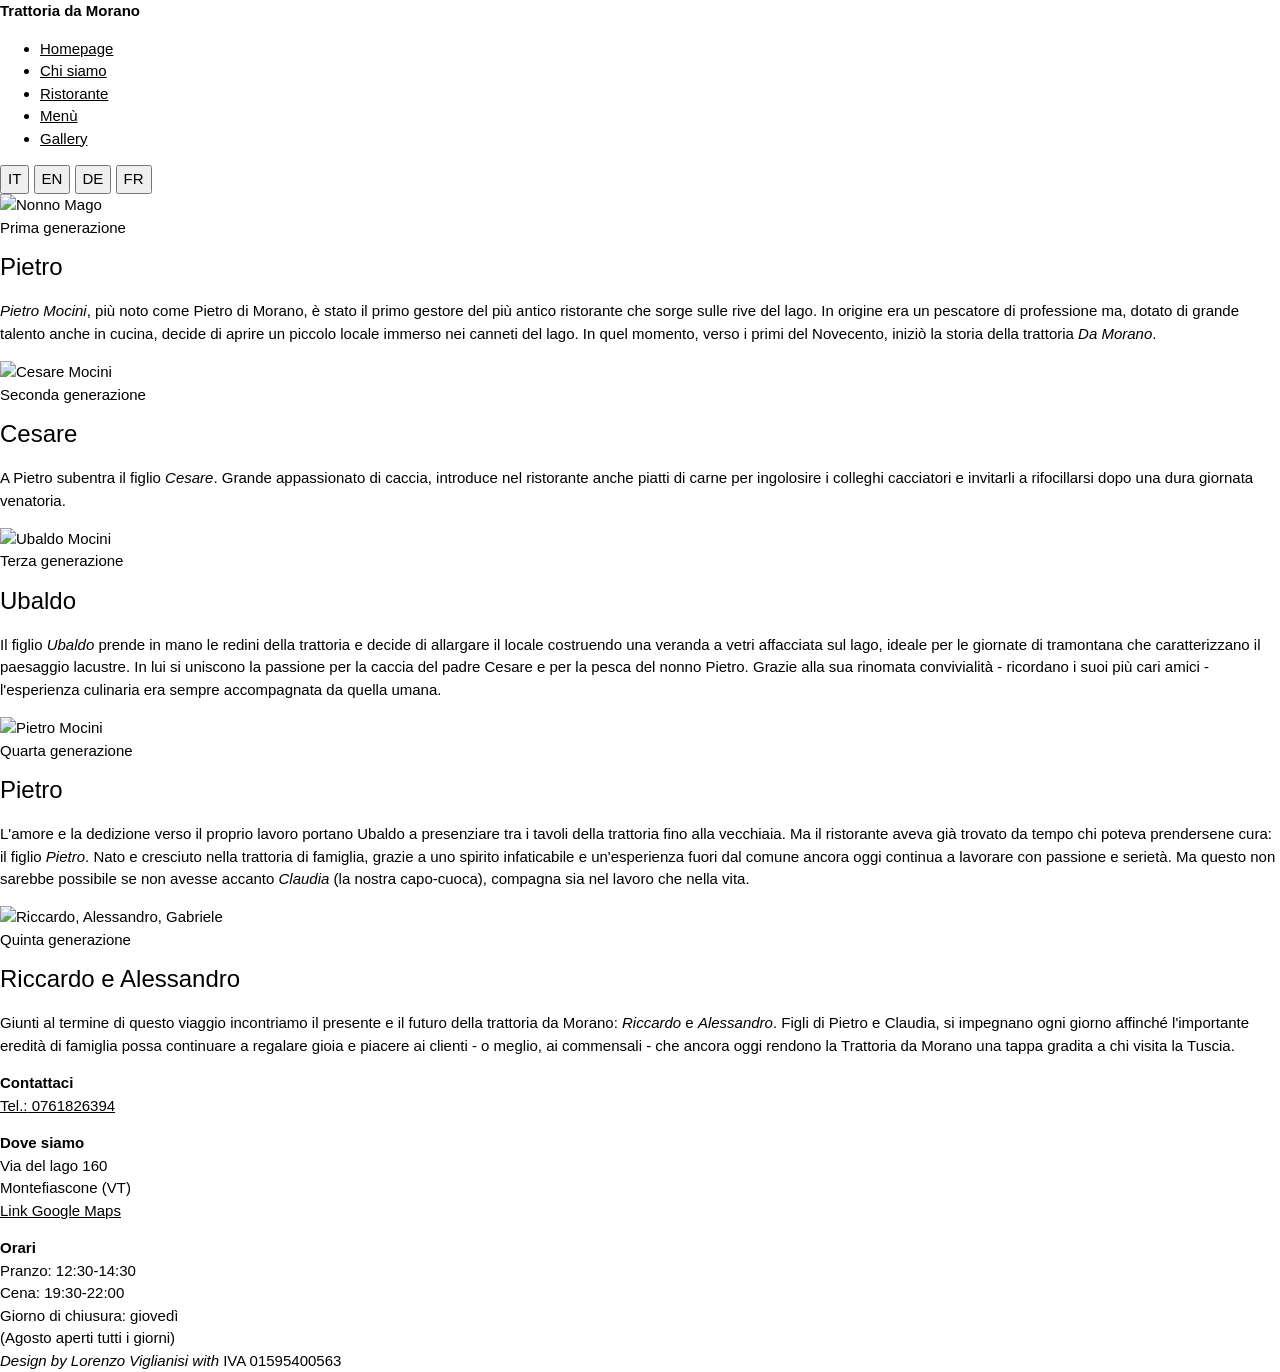
==== chi_siamo.html @ 7112949e "Add files via upload" ====
<!doctype html>
<html lang="it">
  <head>
    <title>Trattoria da Morano</title>
    <meta charset="utf-8">
    <meta name="viewport" content="width=device-width, initial-scale=1.0">
    <link rel="stylesheet" href="https://www.w3schools.com/w3css/4/w3.css">
    <link rel="stylesheet" href="cssmor/stylemor.css">
    <!-- start fontawsome link -->
    <script src="https://kit.fontawesome.com/5f1121dcce.js" crossorigin="anonymous"></script>
    <!-- end fontawsome link -->
    <!-- start cinzel link font -->
    <link rel="preconnect" href="https://fonts.googleapis.com">
    <link rel="preconnect" href="https://fonts.gstatic.com" crossorigin>
    <link href="https://fonts.googleapis.com/css2?family=Cinzel:wght@500&display=swap" rel="stylesheet">
    <!-- end cinzel link font -->
    <!-- start cinzel decorative link font -->
    <link rel="preconnect" href="https://fonts.googleapis.com">
    <link rel="preconnect" href="https://fonts.gstatic.com" crossorigin>
    <link href="https://fonts.googleapis.com/css2?family=Cinzel+Decorative:wght@700&display=swap" rel="stylesheet">
    <!-- end cinzel decorative link font-->
    <script src="scriptmor.js" defer></script>
    <script src="jsmor/translations.js"></script>
    <script src="jsmor/i18n.js" defer></script>
    <!-- start Montserrat link font -->
    <link rel="preconnect" href="https://fonts.googleapis.com">
    <link rel="preconnect" href="https://fonts.gstatic.com" crossorigin>
    <link href="https://fonts.googleapis.com/css2?family=Montserrat&display=swap" rel="stylesheet">
    <!-- end Monteserrat link font -->
    
      </head> 
        <body>
            <header>
              <nav class="navbar">

                <div class="brand-title"><b>Trattoria da Morano</b></div>

                <div class="toggle-button">
                <span class="bar"></span>
                <span class="bar"></span>
                <span class="bar"></span>
                </div>

                <div class="navbar-links">
                  <ul>
                    <li class="menu_item"> <a href="index.html" data-i18n="nav.home">Homepage</a></li>
                    <li class="menu_item"> <a href="chi_siamo.html" id="orienter" class="active" data-i18n="nav.about">Chi siamo</a></li>
                    <li class="menu_item"> <a href="ristorante.html" data-i18n="nav.restaurant">Ristorante</a></li>
                    <li class="menu_item"> <a href="menu.html" data-i18n="nav.menu">Menù</a></li>
                    <li class="menu_item"> <a href="gallery.html" data-i18n="nav.gallery">Gallery</a></li>
                  </ul>
                </div>
                <div class="lang-switch">
                  <button type="button" data-lang="it" aria-label="Italiano">IT</button>
                  <button type="button" data-lang="en" aria-label="English">EN</button>
                  <button type="button" data-lang="de" aria-label="Deutsch">DE</button>
                  <button type="button" data-lang="fr" aria-label="Français">FR</button>
                </div>
              </nav>
              <section></section>
            </header>
  <section>
<div class="container py-5">
    <div class="row">
        <div class="col-md-12">
            <div class="main-timeline">
                <div class="timeline">
                    <div class="timeline-content">
                        <div class="circle"><span class="homebox">
                          <img src="photosmorano/Nonno Mago1.jpg" alt="Nonno Mago" class="img">
                         </span></div>
                        <div class="content">
                            <span class="year" data-i18n="about.gen1.year">Prima generazione</span>
                            <h3 class="title h4">Pietro</h3>
                            <p class="description" data-i18n-html="about.gen1.text">
                                <i>Pietro Mocini</i>, più noto come Pietro di Morano, è stato il primo gestore del più antico ristorante che sorge sulle rive del lago. In origine era un pescatore di professione ma, dotato di grande talento anche in cucina, decide di aprire un piccolo locale immerso nei canneti del lago. In quel momento, verso i primi del Novecento, iniziò la storia della trattoria <i>Da Morano</i>.
                            </p>
                            <div class="icon"><span></span></div>
                        </div>
                    </div>
                </div>
                <div class="timeline">
                    <div class="timeline-content">
                        <div class="circle"><span class="homebox"><img src="photosmorano/cesare1.jpg" alt="Cesare Mocini" class="img"></span></div>
                        <div class="content">
                            <span class="year" data-i18n="about.gen2.year">Seconda generazione</span>
                            <h3 class="title h4">Cesare</h3>
                            <p class="description" data-i18n-html="about.gen2.text">
                               A Pietro subentra il figlio <i>Cesare</i>. Grande appassionato di caccia, introduce nel ristorante anche piatti di carne per ingolosire i colleghi cacciatori e invitarli a rifocillarsi dopo una dura giornata venatoria.</p>
                            <div class="icon"><span></span></div>
                        </div>
                    </div>
                </div>
                <div class="timeline">
                    <div class="timeline-content">
                        <div class="circle"><span class="homebox"><img src="photosmorano/ubaldo2.jpg" alt="Ubaldo Mocini" class="img"></span></div>
                        <div class="content">
                            <span class="year" data-i18n="about.gen3.year">Terza generazione</span>
                            <h3 class="title h4">Ubaldo</h3>
                            <p class="description" data-i18n-html="about.gen3.text">
                                Il figlio <i>Ubaldo</i> prende in mano le redini della trattoria e decide di allargare il locale costruendo una veranda a vetri affacciata sul lago, ideale per le giornate di tramontana che caratterizzano il paesaggio lacustre. In lui si uniscono la passione per la caccia del padre Cesare e per la pesca del nonno Pietro. Grazie alla sua rinomata convivialità - ricordano i suoi più cari amici - l'esperienza culinaria era sempre accompagnata da quella umana.
                            </p>
                            <div class="icon"><span></span></div>
                        </div>
                    </div>
                </div>
                <div class="timeline">
                    <div class="timeline-content">
                        <div class="circle"><span class="homebox"><img src="photosmorano/Pietrocca1.jpg" alt="Pietro Mocini" class="img"></span></div>
                        <div class="content">
                            <span class="year" data-i18n="about.gen4.year">Quarta generazione</span>
                            <h3 class="title h4">Pietro</h3>
                            <p class="description" data-i18n-html="about.gen4.text">
                                L'amore e la dedizione verso il proprio lavoro portano Ubaldo a presenziare tra i tavoli della trattoria fino alla vecchiaia. Ma il ristorante aveva già trovato da tempo chi poteva prendersene cura: il figlio <i>Pietro</i>. Nato e cresciuto nella trattoria di famiglia, grazie a uno spirito infaticabile e un'esperienza fuori dal comune ancora oggi continua a lavorare con passione e serietà. Ma questo non sarebbe possibile se non avesse accanto <i>Claudia</i> (la nostra capo-cuoca), compagna sia nel lavoro che nella vita.
                            </p>
                            <div class="icon"><span></span></div>
                        </div>
                    </div>
                </div>
                 <div class="timeline">
                    <div class="timeline-content">
                        <div class="circle"><span class="homebox"><img src="photosmorano/0031 Moranorid.jpg" alt="Riccardo, Alessandro, Gabriele" class="img"></span></div>
                        <div class="content">
                            <span class="year" data-i18n="about.gen5.year">Quinta generazione</span>
                            <h3 class="title 4">Riccardo e Alessandro</h3>
                            <p class="description" data-i18n-html="about.gen5.text">
                               Giunti al termine di questo viaggio incontriamo il presente e il futuro della trattoria da Morano: <i>Riccardo</i> e <i>Alessandro</i>. Figli di Pietro e Claudia, si impegnano ogni giorno affinché l'importante eredità di famiglia possa continuare a regalare gioia e piacere ai clienti - o meglio, ai commensali - che ancora oggi rendono la Trattoria da Morano una tappa gradita a chi visita la Tuscia.
                            </p>
                            <div class="icon"><span></span></div>
                        </div>
                    </div>
                </div>
            </div>
        </div>
    </div>
</div>
</section>
                <footer>
                        <div class="rowfoot">
                            <div class="colfoot-4" style="padding-bottom: 15px">
                                <div class="footitle"><b data-i18n="footer.contact">Contattaci</b> <a href="tel:+0761826394"><i class="icon fa-solid fa-phone fa-shake" style="--fa-animation-duration: 2s;"></i></a></div>
                                <a href="tel:+0761826394"><span data-i18n="footer.phoneLabel">Tel.:</span> 0761826394</a><br>
                             </div>
                            <div class="colfoot-4" style="padding-bottom: 15px">
                                <div class="footitle"><b data-i18n="footer.location">Dove siamo</b><i class=" icon fa-solid fa-location-dot"></i></div>
                                Via del lago 160 <br>Montefiascone (VT)<br>
                                <a href="https://goo.gl/maps/LNAeE7PMAn3Y1VBK8" id="link_google_map" data-i18n="footer.maplink">Link Google Maps</a>
                            </div>
                            <div class="colfoot-4">
                                <div class="footitle"><b data-i18n="footer.hours">Orari</b><i class="icon fa-solid fa-clock"></i></div>
                                <span data-i18n="footer.lunch">Pranzo: 12:30-14:30</span><br>
                                <span data-i18n="footer.dinner">Cena: 19:30-22:00</span><br>
                                <span data-i18n="footer.closedDay">Giorno di chiusura: giovedì</span><br>
                                <span data-i18n="footer.augustNote">(Agosto aperti tutti i giorni)</span>
                            </div>
                        </div>
                            <div class="sign_iva">
                                <i>Design by Lorenzo Viglianisi with <i class="fa-solid fa-heart"></i></i> IVA 01595400563
                            </div>
                    </footer>
       </body>
    </html>
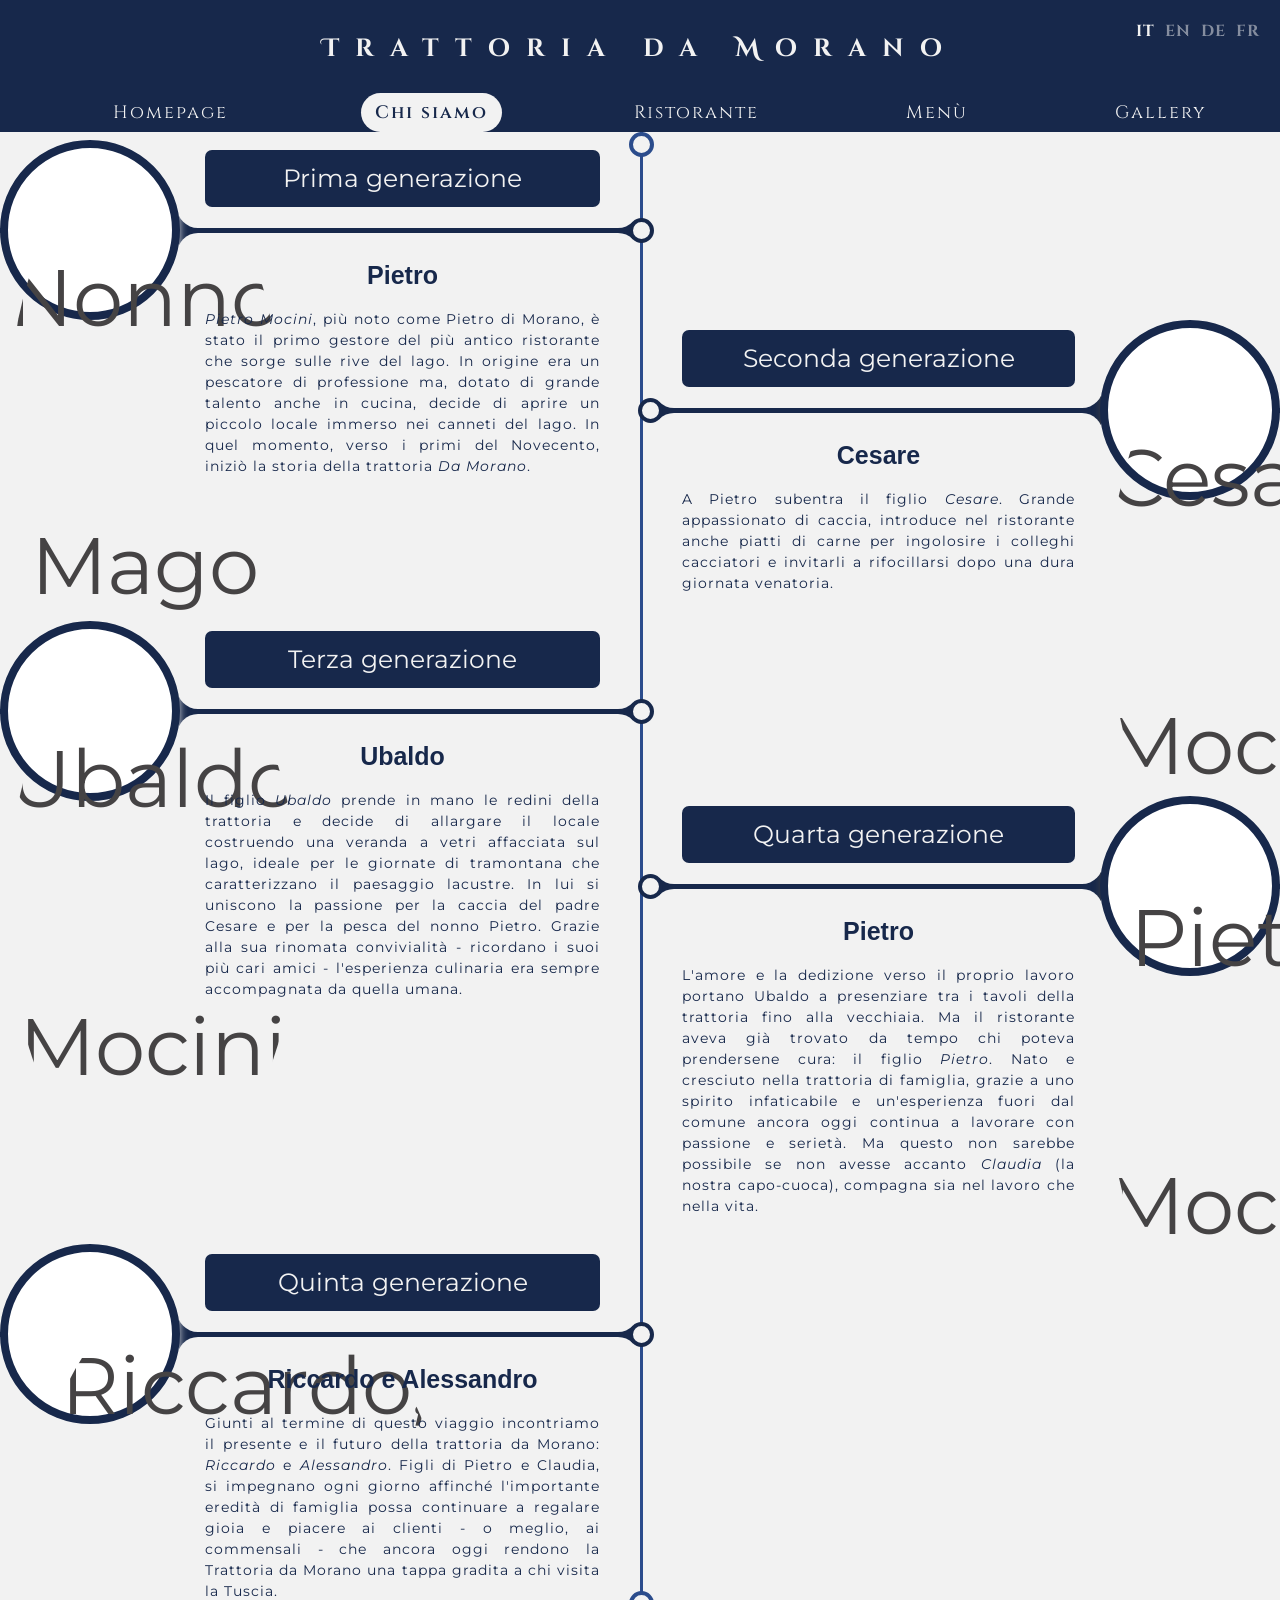
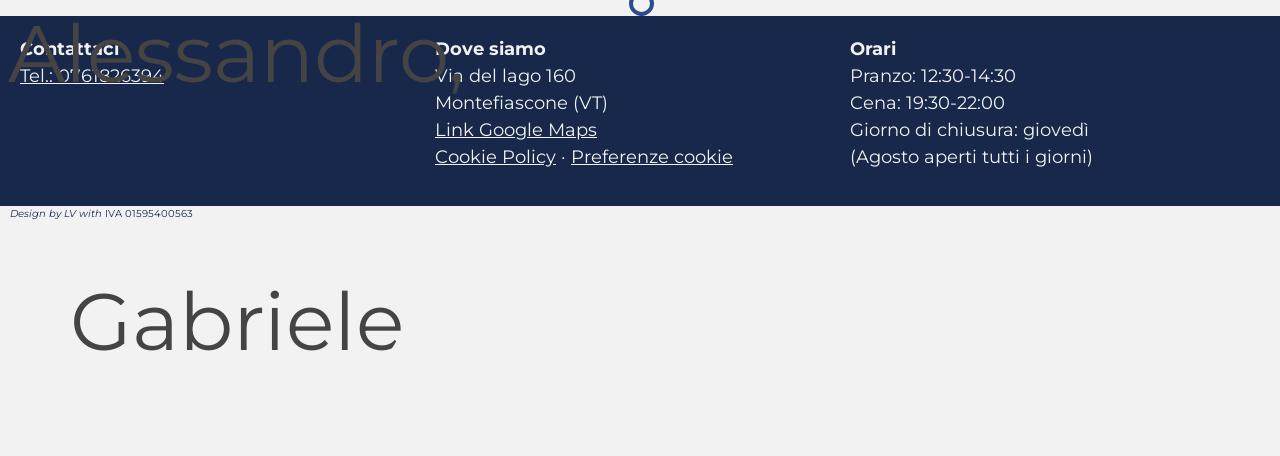
==== commit 260511f7: "Aggiunto google Analytics, modificato mio nome" ====
--- a/chi_siamo.html
+++ b/chi_siamo.html
@@ -12,20 +12,15 @@
     <!-- start cinzel link font -->
     <link rel="preconnect" href="https://fonts.googleapis.com">
     <link rel="preconnect" href="https://fonts.gstatic.com" crossorigin>
-    <link href="https://fonts.googleapis.com/css2?family=Cinzel:wght@500&display=swap" rel="stylesheet">
+    <link href="https://fonts.googleapis.com/css2?family=Cinzel:wght@500&family=Cinzel+Decorative:wght@700&family=Montserrat&display=swap" rel="stylesheet">
     <!-- end cinzel link font -->
     <!-- start cinzel decorative link font -->
-    <link rel="preconnect" href="https://fonts.googleapis.com">
-    <link rel="preconnect" href="https://fonts.gstatic.com" crossorigin>
-    <link href="https://fonts.googleapis.com/css2?family=Cinzel+Decorative:wght@700&display=swap" rel="stylesheet">
     <!-- end cinzel decorative link font-->
     <script src="scriptmor.js" defer></script>
     <script src="jsmor/translations.js"></script>
     <script src="jsmor/i18n.js" defer></script>
+    <script src="jsmor/cookie-consent.js" defer></script>
     <!-- start Montserrat link font -->
-    <link rel="preconnect" href="https://fonts.googleapis.com">
-    <link rel="preconnect" href="https://fonts.gstatic.com" crossorigin>
-    <link href="https://fonts.googleapis.com/css2?family=Montserrat&display=swap" rel="stylesheet">
     <!-- end Monteserrat link font -->
     
       </head> 
@@ -67,7 +62,7 @@
                 <div class="timeline">
                     <div class="timeline-content">
                         <div class="circle"><span class="homebox">
-                          <img src="photosmorano/Nonno Mago1.jpg" alt="Nonno Mago" class="img">
+                          <img src="photosmorano/webp/Nonno Mago1.webp" alt="Nonno Mago" class="img">
                          </span></div>
                         <div class="content">
                             <span class="year" data-i18n="about.gen1.year">Prima generazione</span>
@@ -81,7 +76,7 @@
                 </div>
                 <div class="timeline">
                     <div class="timeline-content">
-                        <div class="circle"><span class="homebox"><img src="photosmorano/cesare1.jpg" alt="Cesare Mocini" class="img"></span></div>
+                        <div class="circle"><span class="homebox"><img loading="lazy" decoding="async" src="photosmorano/webp/cesare1.webp" alt="Cesare Mocini" class="img"></span></div>
                         <div class="content">
                             <span class="year" data-i18n="about.gen2.year">Seconda generazione</span>
                             <h3 class="title h4">Cesare</h3>
@@ -93,7 +88,7 @@
                 </div>
                 <div class="timeline">
                     <div class="timeline-content">
-                        <div class="circle"><span class="homebox"><img src="photosmorano/ubaldo2.jpg" alt="Ubaldo Mocini" class="img"></span></div>
+                        <div class="circle"><span class="homebox"><img loading="lazy" decoding="async" src="photosmorano/webp/ubaldo2.webp" alt="Ubaldo Mocini" class="img"></span></div>
                         <div class="content">
                             <span class="year" data-i18n="about.gen3.year">Terza generazione</span>
                             <h3 class="title h4">Ubaldo</h3>
@@ -106,7 +101,7 @@
                 </div>
                 <div class="timeline">
                     <div class="timeline-content">
-                        <div class="circle"><span class="homebox"><img src="photosmorano/Pietrocca1.jpg" alt="Pietro Mocini" class="img"></span></div>
+                        <div class="circle"><span class="homebox"><img loading="lazy" decoding="async" src="photosmorano/webp/Pietrocca1.webp" alt="Pietro Mocini" class="img"></span></div>
                         <div class="content">
                             <span class="year" data-i18n="about.gen4.year">Quarta generazione</span>
                             <h3 class="title h4">Pietro</h3>
@@ -119,7 +114,7 @@
                 </div>
                  <div class="timeline">
                     <div class="timeline-content">
-                        <div class="circle"><span class="homebox"><img src="photosmorano/0031 Moranorid.jpg" alt="Riccardo, Alessandro, Gabriele" class="img"></span></div>
+                        <div class="circle"><span class="homebox"><img loading="lazy" decoding="async" src="photosmorano/webp/0031 Moranorid.webp" alt="Riccardo, Alessandro, Gabriele" class="img"></span></div>
                         <div class="content">
                             <span class="year" data-i18n="about.gen5.year">Quinta generazione</span>
                             <h3 class="title 4">Riccardo e Alessandro</h3>
@@ -144,7 +139,8 @@
                             <div class="colfoot-4" style="padding-bottom: 15px">
                                 <div class="footitle"><b data-i18n="footer.location">Dove siamo</b><i class=" icon fa-solid fa-location-dot"></i></div>
                                 Via del lago 160 <br>Montefiascone (VT)<br>
-                                <a href="https://goo.gl/maps/LNAeE7PMAn3Y1VBK8" id="link_google_map" data-i18n="footer.maplink">Link Google Maps</a>
+                                <a href="https://goo.gl/maps/LNAeE7PMAn3Y1VBK8" id="link_google_map" data-i18n="footer.maplink">Link Google Maps</a><br>
+                                <a href="cookie-policy.html" data-i18n="cookie.banner.link">Cookie Policy</a> · <a href="#" id="cookie-prefs-link" data-i18n="footer.cookiePrefs">Preferenze cookie</a>
                             </div>
                             <div class="colfoot-4">
                                 <div class="footitle"><b data-i18n="footer.hours">Orari</b><i class="icon fa-solid fa-clock"></i></div>
@@ -155,9 +151,16 @@
                             </div>
                         </div>
                             <div class="sign_iva">
-                                <i>Design by Lorenzo Viglianisi with <i class="fa-solid fa-heart"></i></i> IVA 01595400563
+                                <i>Design by LV with <i class="fa-solid fa-heart"></i></i> IVA 01595400563
                             </div>
                     </footer>
+                    <div id="cookie-banner" hidden>
+                        <p data-i18n="cookie.banner.text">Utilizziamo cookie tecnici per il funzionamento del sito e, solo previo consenso, cookie di analytics (Google Analytics) per capire come viene usato il sito. Puoi accettare o rifiutare in qualsiasi momento.</p>
+                        <div class="cookie-banner-actions">
+                            <button type="button" id="cookie-reject" data-i18n="cookie.banner.reject">Rifiuta</button>
+                            <button type="button" id="cookie-accept" data-i18n="cookie.banner.accept">Accetta</button>
+                        </div>
+                    </div>
        </body>
     </html>
 
--- a/cssmor/stylemor.css
+++ b/cssmor/stylemor.css
@@ -0,0 +1,1120 @@
+* {
+  box-sizing: border-box;
+}
+body {
+  background-color: #F2F2F2;
+  color: #17284B;
+  font-family: 'Montserrat', sans-serif;
+}
+
+/*responsive images*/
+.responsive {
+  width: 100%;
+  height: auto;
+}
+/* start code set up on min width*/
+  .navbar {
+    background-color: #17284B;
+    color: #F2F2F2;
+    height: auto;
+    width: auto;
+    position: relative;
+  }
+  .brand-title {
+    font-family: 'Cinzel decorative', cursive;
+    text-align: center;
+    font-size: 25px;
+    padding-top: 30px;
+    padding-bottom: 25px;
+    letter-spacing: 16px;
+  }
+  .toggle-button {
+    display: none;
+  }
+  .navbar-links ul {
+    display: flex;
+    flex-direction: row;
+    list-style-type: none;
+    justify-content: space-around;
+    font-family: 'Cinzel', sans-serif;
+    margin-top: 0px;
+    margin-bottom: 0px;
+  }
+  .menu_item a {
+    position: relative;
+    display: inline-block;
+    text-decoration: none;
+    font-size: 18px;
+    letter-spacing: 2px;
+    padding: 6px 14px;
+    border-radius: 20px;
+    transition: transform 250ms ease, background-color 250ms ease, color 250ms ease;
+  }
+  /*active class to orient the user*/
+  .menu_item a.active {
+    background-color: #F2F2F2;
+    color: #17284B;
+    font-weight: 600;
+  }
+  .menu_item a.active::after {
+    display: none;
+  }
+  .menu_item a:hover {
+    transform: scale(1.15);
+  }
+  .menu_item a::after {
+    content: "";
+    position: absolute;
+    left: 0;
+    bottom: -4px;
+    width: 100%;
+    height: 2px;
+    background-color: #F2F2F2;
+    transform: scaleX(0);
+    transform-origin: center;
+    transition: transform 250ms ease;
+  }
+  .menu_item a:hover::after {
+    transform: scaleX(1);
+  }
+  /*start homepage code*/
+  .bg1 {
+  height: 300px;
+  background-image: linear-gradient(rgba(0, 0, 0, 0.5), rgba(0, 0, 0, 0.5)), url("../photosmorano/terrazza_2rid.jpg");
+  background-attachment: fixed; 
+  background-size: 100% 100%;
+}
+  .slogan{
+    font-family: 'Cinzel', sans-serif;
+    color: #F2F2F2;
+    text-align: center;
+    position: relative;
+    top: 50px;
+  }
+  .linea-blu {
+    width: 300px;
+    height: 4px;
+    background: #17284B;
+    clear: both;
+    margin: auto;
+    margin-top: 25px;
+}
+.home_container {
+  margin:50px;
+}
+.home_row {
+  display: flex; 
+  flex-direction: row;
+   column-gap: 50px;
+}
+.col-sm-4 {
+  width:100%;
+}
+.bg2 {
+  height: 200px;
+  background-image: linear-gradient(rgba(0, 0, 0, 0.5), rgba(0, 0, 0, 0.5)), url("../photosmorano/0043\ Moranorid.jpg"); 
+  background-size: 100% 100%;
+  margin-bottom: 5px;
+}
+
+/*end homepage code*/
+/* startfooter code*/
+footer {
+    background-color: #17284B;
+    color: #F2F2F2;
+    font-family: 'Montserrat', sans-serif;
+    font-size: 18px;
+ }
+ .rowfoot {
+  padding: 20px;
+  display: flex;
+  column-gap: 5px;
+}
+ .colfoot-4 {
+  width: 100%;
+  float: left;
+ }
+ .sign_iva {
+  background-color: #F2F2F2;
+  color: #17284B;
+ }
+ .icon {
+  margin-left: 10px;
+ }
+ .sign_iva {
+  font-size: 10px;
+  padding-left: 10px;
+ }
+ /* end footer code */
+@media screen and (max-width: 768px) {
+  header {
+    background-color: #17284B;
+  }
+  .navbar {
+  display: flex;
+  justify-content: space-between;
+  align-items: center;
+  background-color: #17284B;
+  color: #F2F2F2;
+  flex-direction: column;
+  padding-bottom: 5px;
+}
+.brand-title {
+    font-family: 'Cinzel decorative', cursive;
+    text-align: center;
+    font-size: 20px;
+    padding-top: 25px;
+    padding-bottom: 15px;
+    letter-spacing: 9px;
+    margin-left: 9px;
+  }
+.navbar-links {
+    display: none;
+  }
+.navbar-links.active {
+  display: flex;
+  line-height: 7px;
+}
+.navbar-links ul{
+  flex-direction: column;
+  margin-top: 15px;
+  margin-bottom: 15px;
+  padding: 0px;
+  align-items: center;
+}
+.navbar-links li a {
+  text-decoration: none;
+  list-style: none;
+  color: #F2F2F2;
+  padding: 1rem;
+  display: block;
+  transition: background-color 250ms ease, color 250ms ease;
+ }
+  .navbar-links li a.active {
+  color: #17284B;
+  background-color: #F2F2F2;
+  border-radius: 20px;
+  font-weight: 600;
+  }
+footer {
+    background-color: #17284B;
+    color: #F2F2F2;
+    font-family: 'Montserrat', sans-serif;
+    font-size: 12px;
+ }
+ .rowfoot {
+  display:flex;
+ }
+.icon {
+  margin-left: 5px;
+  }
+ .sign_iva {
+  font-size: 7px;
+ }
+/*start hamburger animation code*/
+  .toggle-button {
+  width: 30px;
+  height: 25px;
+  cursor: pointer;
+  position: relative;
+  display: inline-block;
+}
+.toggle-button .bar {
+  background-color:#F2F2F2;
+  position: absolute;
+  border-radius: 2px;
+  transition: .3s cubic-bezier(.8, .5, .2, 1.4);
+  width:100%;
+  height: 4px;
+  transition-duration: 500ms;
+}
+.toggle-button .bar:nth-child(1){
+  top:-6px;
+  left: 0px;
+}
+.toggle-button .bar:nth-child(2){
+  top:5px;
+  left: 0px;
+  opacity:1;
+}
+.toggle-button .bar:nth-child(3){
+  bottom:6px;
+  left: 0px;
+}
+.toggle-button.open .bar:nth-child(1){
+  transform: rotate(45deg);
+  top: 13px;
+}
+.toggle-button.open .bar:nth-child(2){
+  opacity:0;
+}
+.toggle-button.open .bar:nth-child(3){
+  transform: rotate(-45deg);
+  top: 13px;
+}
+/*keep the 3-column home layout from squeezing into a narrow row once the nav has already collapsed to mobile*/
+.home_row {
+  flex-direction: column;
+}
+.col-sm-4 {
+  width: 100%;
+  height: auto;
+}
+.home_container {
+  margin: 20px;
+}
+/*background-attachment: fixed is unreliable on touch devices (notably iOS Safari)*/
+.bg1,
+.bg2 {
+  background-attachment: scroll;
+}
+}
+/*end hamburger animation code*/
+@media screen and (max-width: 425px) {
+  .rowfoot {
+    display: flex;
+    flex-direction: column;
+    text-align: center;
+    align-items: center;
+    letter-spacing: 1px;
+  }
+}
+/*start homepage code for small devices*/
+@media screen and (max-width: 600px) {
+.bg1 {
+   /* The image used */
+  background-image: linear-gradient(rgba(0, 0, 0, 0.5), rgba(0, 0, 0, 0.5)), url("../photosmorano/terrazza_2rid.jpg");
+
+
+  /* Set a specific height */
+  height: 200px;
+
+  /* Create the parallax scrolling effect */
+  background-attachment: scroll;
+  background-position: center;
+  background-repeat: no-repeat;
+  background-size: cover;
+}
+  .slogan{
+    font-family: 'Cinzel', san-serif;
+    color: #F2F2F2;
+    text-align: center;
+    position: relative;
+    top: 50px;
+  }
+  .linea-blu {
+    width: 300px;
+    height: 4px;
+    background: #17284B;
+    clear: both;
+    margin: auto;
+    margin-top: 25px;
+}
+.home_container {
+  margin: 20px;
+}
+.home_row {
+  display: flex;
+  flex-direction: column;
+}
+.col-sm-4 {
+  width:100%;
+  height: auto;
+}
+
+.bg2 {
+  height: 110px;
+  background-image: linear-gradient(rgba(0, 0, 0, 0.5), rgba(0, 0, 0, 0.5)), url("../photosmorano/0043 Moranoridsmdevice.jpg"); 
+  background-size: 100% 100%;
+  margin-bottom: 5px;
+}
+}
+/*Start chi siamo page code*/
+.main-timeline{ position: relative; }
+.main-timeline:before,
+.main-timeline:after{
+    content: "";
+    display: block;
+    width: 100%;
+    clear: both;
+}
+.main-timeline:before{
+    content: "";
+    width: 3px;
+    height: 100%;
+    background: #2B4C8C;
+    position: absolute;
+    top: 0;
+    left: 50%;
+}
+.main-timeline .timeline{
+    width: 50%;
+    float: left;
+    position: relative;
+    z-index: 1;
+}
+.main-timeline .timeline:before,
+.main-timeline .timeline:after{
+    content: "";
+    display: block;
+    width: 100%;
+    clear: both;
+}
+.main-timeline .timeline:first-child:before,
+.main-timeline .timeline:last-child:before{
+    content: "";
+    width: 25px;
+    height: 25px;
+    border-radius: 50%;
+    background: #F2F2F2;
+    border: 4px solid rgba(43, 76, 140);
+    position: absolute;
+    top: 0;
+    right: -14px;
+    z-index: 1;
+}
+.main-timeline .timeline:last-child:before{
+    top: auto;
+    bottom: 0;
+}
+.main-timeline .timeline:last-child:nth-child(even):before{
+    right: auto;
+    left: -12px;
+    bottom: -2px;
+}
+.main-timeline .timeline-content{
+    text-align: center;
+    margin-top: 8px;
+    position: relative;
+    transition: all 0.3s ease 0s;
+}
+.main-timeline .timeline-content:before{
+    content: "";
+    width: 100%;
+    height: 5px;
+    background: rgba(23, 40, 75);
+    position: absolute;
+    top: 88px;
+    left: 0;
+    z-index: -1;
+}
+.main-timeline .circle{
+    width: 180px;
+    height: 180px;
+    border-radius: 50%;
+    background: #fff;
+    border: 8px solid rgba(23, 40, 75);
+    float: left;
+    margin-right: 25px;
+    position: relative;
+}
+.main-timeline .circle:before{
+    content: "";
+    width: 26px;
+    height: 30px;
+    background: rgba(23, 40, 75);
+    margin: auto;
+    position: absolute;
+    top: 0;
+    right: -33px;
+    bottom: 0;
+    z-index: -1;
+    box-shadow: inset 7px 0 9px -7px #F2F2F2;
+}
+.main-timeline .circle span{
+    display: block;
+    width: 100%;
+    height: 100%;
+    border-radius: 50%;
+    line-height: 268px;
+    font-size: 80px;
+    color: #454344;
+}
+.main-timeline .circle span:before,
+.main-timeline .circle span:after{
+    content: "";
+    width: 28px;
+    height: 50px;
+    background: #F2F2F2;
+    border-radius: 0 0 0 21px;
+    margin: auto;
+    position: absolute;
+    top: -54px;
+    right: -33px;
+    bottom: 0;
+    z-index: -1;
+}
+.main-timeline .circle span:after{
+    border-radius: 21px 0 0 0;
+    top: 0;
+    bottom: -56px;
+}
+.main-timeline .circle .img{
+    vertical-align: top;
+    border-radius: 50%;
+    width: 164px;
+    height: 164px;
+}
+.main-timeline .content{
+    display: table;
+    padding-right: 40px;
+    position: relative;
+}
+.main-timeline .year{
+    display: block;
+    padding: 10px;
+    margin: 10px 0 50px 0;
+    background: rgba(23, 40, 75);
+    border-radius: 7px;
+    font-size: 25px;
+    color: #F2F2F2;
+}
+.main-timeline .title{
+    font-size: 25px;
+    font-weight: bold;
+    color: rgba(23, 40, 75);
+    margin-top: 0;
+}
+.main-timeline .description{
+    font-size: 14px;
+    color: #17284B;
+    text-align: justify;
+    letter-spacing:1px;
+}
+.main-timeline .icon{
+    width: 25px;
+    height: 25px;
+    border-radius: 50%;
+    background: #F2F2F2;
+    border: 4px solid rgba(23, 40, 75);
+    position: absolute;
+    top: 78px;
+    right: -14px;
+}
+.main-timeline .icon:before{
+    content: "";
+    width: 15px;
+    height: 25px;
+    background: rgba(23, 40, 75);
+    margin: auto;
+    position: absolute;
+    top: -1px;
+    left: -15px;
+    bottom: 0;
+    z-index: -1;
+}
+.main-timeline .icon span:before,
+.main-timeline .icon span:after{
+    content: "";
+    width: 21px;
+    height: 25px;
+    background: #F2F2F2;
+    border-radius: 0 0 21px 0;
+    margin: auto;
+    position: absolute;
+    top: -30px;
+    left: -15px;
+    bottom: 0;
+    z-index: -1;
+}
+.main-timeline .icon span:after{
+    border-radius: 0 21px 0 0;
+    top: 0;
+    left: -15px;
+    bottom: -30px;
+}
+.main-timeline .timeline:nth-child(2n) .timeline-content,
+.main-timeline .timeline:nth-child(2n) .circle{
+    float: right;
+}
+.main-timeline .timeline:nth-child(2n) .circle{
+    margin: 0 0 0 25px;
+}
+.main-timeline .timeline:nth-child(2n) .circle:before{
+    right: auto;
+    left: -33px;
+    box-shadow: -7px 0 9px -7px #444 inset;
+}
+.main-timeline .timeline:nth-child(2n) .circle span:before,
+.main-timeline .timeline:nth-child(2n) .circle span:after{
+    right: auto;
+    left: -33px;
+    border-radius: 0 0 21px 0;
+}
+.main-timeline .timeline:nth-child(2n) .circle span:after{
+    border-radius: 0 21px 0 0;
+}
+.main-timeline .timeline:nth-child(2n) .content{
+    padding: 0 0 0 40px;
+    margin-left: 2px;
+}
+.main-timeline .timeline:nth-child(2n) .icon{
+    right: auto;
+    left: -14px;
+}
+.main-timeline .timeline:nth-child(2n) .icon:before,
+.main-timeline .timeline:nth-child(2n) .icon span:before,
+.main-timeline .timeline:nth-child(2n) .icon span:after{
+    left: auto;
+    right: -15px;
+}
+.main-timeline .timeline:nth-child(2n) .icon span:before{
+    border-radius: 0 0 0 21px;
+}
+.main-timeline .timeline:nth-child(2n) .icon span:after{
+    border-radius: 21px 0 0 0;
+}
+.main-timeline .timeline:nth-child(2){
+    margin-top: 180px;
+}
+.main-timeline .timeline:nth-child(odd){
+    margin: -175px 0 0 0;
+}
+.main-timeline .timeline:nth-child(even){
+    margin-bottom: 180px;
+}
+.main-timeline .timeline:first-child,
+.main-timeline .timeline:last-child:nth-child(even){
+    margin: 0;
+}
+@media only screen and (max-width: 990px){
+    .main-timeline:before{ left: 100%; }
+    .main-timeline .timeline{
+        width: 100%;
+        float: none;
+        margin-bottom: 20px !important;
+    }
+    .main-timeline .timeline:first-child:before,
+    .main-timeline .timeline:last-child:before{
+        left: auto !important;
+        right: -13px !important;
+    }
+    .main-timeline .timeline:nth-child(2n) .circle{
+        float: left;
+        margin: 0 25px 0 0;
+    }
+    .main-timeline .timeline:nth-child(2n) .circle:before{
+        right: -33px;
+        left: auto;
+        box-shadow: 7px 0 9px -7px #F2F2F2 inset;
+    }
+    .main-timeline .timeline:nth-child(2n) .circle span:before,
+    .main-timeline .timeline:nth-child(2n) .circle span:after{
+        right: -33px;
+        left: auto;
+        border-radius: 0 0 0 21px;
+    }
+    .main-timeline .timeline:nth-child(2n) .circle span:after{
+        border-radius: 21px 0 0 0;
+    }
+    .main-timeline .timeline:nth-child(2n) .content{
+        padding: 0 40px 0 0;
+        margin-left: 0;
+    }
+    .main-timeline .timeline:nth-child(2n) .icon{
+        right: -14px;
+        left: auto;
+    }
+    .main-timeline .timeline:nth-child(2n) .icon:before,
+    .main-timeline .timeline:nth-child(2n) .icon span:before,
+    .main-timeline .timeline:nth-child(2n) .icon span:after{
+        left: -15px;
+        right: auto;
+    }
+    .main-timeline .timeline:nth-child(2n) .icon span:before{
+        border-radius: 0 0 21px 0;
+    }
+    .main-timeline .timeline:nth-child(2n) .icon span:after{
+        border-radius: 0 21px 0 0;
+    }
+    .main-timeline .timeline:nth-child(2),
+    .main-timeline .timeline:nth-child(odd),
+    .main-timeline .timeline:nth-child(even){
+        margin: 0;
+    }
+}
+@media only screen and (max-width: 480px){
+    .main-timeline:before{ left: 0; }
+    .main-timeline .timeline:first-child:before,
+    .main-timeline .timeline:last-child:before{
+        left: -12px !important;
+        right: auto !important;
+    }
+    .main-timeline .circle,
+    .main-timeline .timeline:nth-child(2n) .circle{
+        width: 130px;
+        height: 130px;
+        float: none;
+        margin: 0 auto;
+    }
+    .main-timeline .timeline-content:before{
+        width: 99.5%;
+        top: 68px;
+        left: 0.5%;
+    }
+    .main-timeline .circle span{
+        line-height: 115px;
+        font-size: 60px;
+    }
+    .main-timeline .circle:before,
+    .main-timeline .circle span:before,
+    .main-timeline .circle span:after,
+    .main-timeline .icon{
+        display: none;
+    }
+    .main-timeline .content,
+    .main-timeline .timeline:nth-child(2n) .content{
+        padding: 0 10px;
+    }
+    .main-timeline .year{
+        margin-bottom: 15px;
+    }
+    .main-timeline .description{
+        text-align: center;
+    }
+    .main-timeline .circle .img {
+      height: 114px;
+      width: 114px;
+    }
+}
+/*end chi siamo page code*/
+
+/*start ristorante page code*/
+.restaurant_container {
+  margin-left: 50px;
+  margin-right: 50px;
+  padding-left: 100px;
+  padding-right: 100px;
+}
+.restaurant_description {
+  font-family:'Montserrat', sans-serif;
+  font-size: 15px;
+  margin-top:20px;
+  margin-bottom:20px;
+}
+.restaurant_linea_blu {
+  width: 100%;
+    height: 1px;
+    background: #17284B;
+    margin-top: 0px;
+}
+@media only screen and (max-width: 768px) {
+  .restaurant_container {
+  margin-left: 0px;
+  margin-right: 0px;
+  padding-left: 0px;
+  padding-right: 0px;
+}
+.restaurant_description {
+  font-family:'Montserrat', sans-serif;
+  font-size: 13px;
+  margin-top:0px;
+  margin-bottom:0px;
+  padding-left: 10px;
+  padding-right: 10px;
+}
+.restaurant_linea_blu {
+  width: 100%;
+    height: 1px;
+    background: #17284B;
+    margin-top: 0px;
+}
+}
+@media only screen and (max-width: 375px) {
+  .restaurant_container {
+  margin-left: 0px;
+  margin-right: 0px;
+  padding-left: 0px;
+  padding-right: 0px;
+}
+.restaurant_description {
+  font-family:'Montserrat', sans-serif;
+  font-size: 13px;
+  margin-top:0px;
+  margin-bottom:0px;
+  padding-left: 10px;
+  padding-right: 10px;
+}
+.restaurant_linea_blu {
+  width: 100%;
+    height: 1px;
+    background: #17284B;
+    margin-top: 0px;
+}
+}
+
+/*end ristorante page code*/
+
+/*start menu page code*/
+
+.taste {
+  text-align: center;
+  font-family: 'Montserrat', sans-serif;
+  color: #17284B;
+  padding: 50px;
+  padding-top: 0px;
+  padding-bottom: 0px;
+  letter-spacing: 0.5px;
+}
+.menu_linea-blu{
+  width: 300px;
+    height: 4px;
+    background: #17284B;
+    clear: both;
+    margin: auto;
+    margin-top: 0px;
+}
+.grid-container-menu .fish {
+    display: grid;
+    grid-template-columns: repeat(2, minmax(0, 1fr));
+    column-gap: 100px;
+    margin: 0px 30px 30px 30px;
+    padding: 0px 30px 30px 30px;
+}
+
+.grid-container-menu .meat {
+    display: grid;
+    grid-template-columns: repeat(2, minmax(0, 1fr));
+    column-gap: 100px;
+    margin: 0px 30px 30px 30px;
+    padding: 0px 30px 30px 30px;
+}
+.proposal {
+    text-align: center;
+    font-size: 25px;
+    margin-top: 10px;
+    font-family: "Montserrat", sans-serif;
+}
+.popup {
+  position: relative;
+  display: inline-block;
+  cursor: pointer;
+  margin-left: 12px;
+  -webkit-user-select: none;
+  -moz-user-select: none;
+  -ms-user-select: none;
+  user-select: none;
+}
+.popup .popuptext {
+  visibility: hidden;
+  width: 160px;
+  background-color: #17284B;
+  color: #F2F2F2;
+  text-align: center;
+  border-radius: 6px;
+  padding: 8px 0;
+  position: absolute;
+  z-index: 1;
+  bottom: 125%;
+  left: 50%;
+  margin-left: -80px;
+}
+.popup .popuptext::after {
+  content: "";
+  position: absolute;
+  top: 100%;
+  left: 50%;
+  margin-left: -5px;
+  border-width: 5px;
+  border-style: solid;
+  border-color: #17284B transparent transparent transparent;
+}
+.popup .show {
+  visibility: visible;
+  -webkit-animation: fadeIn 1s;
+  animation: fadeIn 1s;
+}
+.grid-container-menu .wine {
+    display: grid;
+    grid-template-columns: repeat(2, minmax(0, 1fr));
+    column-gap: 100px;
+    margin: 0px 30px 30px 30px;
+    padding: 0px 30px 30px 30px;
+}
+.cantina {
+  float: right;
+}
+.pizza {
+  padding:30px;
+  padding-top: 0px;
+  margin-left:30px;
+  margin-right:30px;
+  padding-bottom: 0px;
+  letter-spacing: 1px;
+}
+@media only screen and (max-width: 600px) {
+  .taste {
+  text-align: center;
+  font-family: "Montserrat, sans-serif";
+  color: #17284B;
+  padding: 20px;
+}
+  .grid-container-menu .meat {
+    display: grid;
+    grid-template-columns: auto;
+    column-gap: 50px;
+    margin: 0px 0px 20px 0px;
+    padding: 0px 10px 0px 10px;
+    font-size: 13px;
+  }
+  .grid-container-menu .fish {
+    display: grid;
+    grid-template-columns: auto;
+    column-gap: 50px;
+    margin: 0px 0px 20px 0px;
+    padding: 0px 10px 0px 10px;
+    font-size: 13px;
+  }
+  .grid-container-menu .wine {
+    display: grid;
+    grid-template-columns: auto;
+    column-gap: 50px;
+    margin: 0px 0px 20px 0px;
+    padding: 0px 10px 0px 10px;
+    font-size: 13px;
+  }
+  .cantinaxs {
+    display: none;
+  }
+  #poggio {
+    font-size: 11.5px;
+  }
+  .pizza {
+    font-size: 13px;
+    padding: 10px;
+    margin: 0px 0px 20px 0px;
+    padding: 0px 10px 0px 10px;
+  }
+}
+/*end menu page code*/
+
+/*star gallery page code*/
+.gallery_linea-grigia{
+  width:100%;
+  background-color: #D9D9D9;
+  height: 1px;
+}
+.row > .column {
+  padding: 0 8px;
+}
+
+.row:after {
+  content: "";
+  display: table;
+  clear: both;
+}
+
+.column {
+  float: left;
+  width: 25%;
+  margin-bottom: 10px;
+}
+
+/* The Modal (background) */
+.modal {
+  display: none;
+  position: fixed;
+  z-index: 1;
+  padding-top: 100px;
+  left: 0;
+  top: 0;
+  width: 100%;
+  height: 100%;
+  overflow: auto;
+  background-color: #17284B;
+}
+
+/* Modal Content */
+.modal-content {
+  position: relative;
+  background-color: #17284B;
+  margin: auto;
+  padding: 0;
+  width: 90%;
+  max-width: 800px;
+}
+
+/* The Close Button */
+.close {
+  color: white;
+  position: absolute;
+  top: 10px;
+  right: 25px;
+  font-size: 35px;
+  font-weight: bold;
+}
+
+.close:hover,
+.close:focus {
+  color: #999;
+  text-decoration: none;
+  cursor: pointer;
+}
+
+.mySlides {
+  display: none;
+}
+
+.cursor {
+  cursor: pointer;
+}
+
+/* Next & previous buttons */
+.prev,
+.next {
+  cursor: pointer;
+  position: absolute;
+  top: 50%;
+  width: auto;
+  padding: 16px;
+  margin-top: -50px;
+  color: white;
+  font-weight: bold;
+  font-size: 20px;
+  transition: 0.6s ease;
+  border-radius: 0 3px 3px 0;
+  user-select: none;
+  -webkit-user-select: none;
+}
+
+/* Position the "next button" to the right */
+.next {
+  right: 0;
+  border-radius: 3px 0 0 3px;
+}
+
+/* On hover, add a black background color with a little bit see-through */
+.prev:hover,
+.next:hover {
+  background-color: rgba(23, 40, 75);
+}
+
+/* Number text (1/3 etc) */
+.numbertext {
+  color: #f2f2f2;
+  font-size: 12px;
+  padding: 8px 12px;
+  position: absolute;
+  top: 0;
+}
+
+img {
+  margin-bottom: -4px;
+}
+
+.demo {
+  opacity: 0.6;
+}
+
+.active,
+.demo:hover {
+  opacity: 1;
+}
+
+img.hover-shadow {
+  transition: 0.3s;
+}
+
+.hover-shadow:hover {
+  box-shadow: 0 4px 8px 0 rgba(23, 40, 75), 0 6px 20px 0 rgba(23, 40, 75);
+}
+
+.popupgallery {
+  position: relative;
+  display: inline-block;
+  cursor: pointer;
+  margin-left: 12px;
+  -webkit-user-select: none;
+  -moz-user-select: none;
+  -ms-user-select: none;
+  user-select: none;
+}
+.popupgallery .popuptextgallery {
+    visibility: hidden;
+    width: 160px;
+    background-color: #17284B;
+    color: #F2F2F2;
+    text-align: center;
+    border-radius: 6px;
+    padding: 8px 0;
+    position: absolute;
+    z-index: 1;
+    bottom: 0;
+    left: 120%;
+    font-size: 15px;
+}
+.popupgallery .show {
+  visibility: visible;
+  -webkit-animation: fadeIn 1s;
+  animation: fadeIn 1s;
+}
+
+@media only screen and (max-width: 600px) {
+  .column {
+  float: left;
+  width: 50%;
+  margin-bottom: 10px;
+  }
+}
+@media only screen and (max-width: 425px) {
+  .modal {
+  display: none;
+  position: fixed;
+  z-index: 1;
+  padding-top: 160px;
+  left: 0;
+  top: 0;
+  width: 100%;
+  height: 100%;
+  overflow: auto;
+  background-color: #17284B;
+}
+}
+/*style documentazione*/
+.documentazione {
+  margin:30px;
+  padding:100px;
+}
+@media only screen and (max-width: 768px) {
+  .documentazione {
+  margin:30px;
+  padding:0px;
+}
+}
+
+.lang-switch {
+  display: flex;
+  justify-content: center;
+  gap: 10px;
+  padding: 8px 0;
+  position: absolute;
+  top: 15px;
+  right: 20px;
+}
+.lang-switch button {
+  background: none;
+  border: none;
+  font-family: 'Cinzel', sans-serif;
+  font-size: 16px;
+  font-weight: 700;
+  letter-spacing: 1px;
+  line-height: 1;
+  cursor: pointer;
+  padding: 0;
+  color: #F2F2F2;
+  opacity: 0.5;
+  transition: opacity 200ms ease;
+}
+.lang-switch button:hover,
+.lang-switch button.active {
+  opacity: 1;
+}
+@media screen and (max-width: 768px) {
+  .lang-switch {
+    position: static;
+    top: auto;
+    right: auto;
+    padding: 8px 0;
+  }
+}
+
